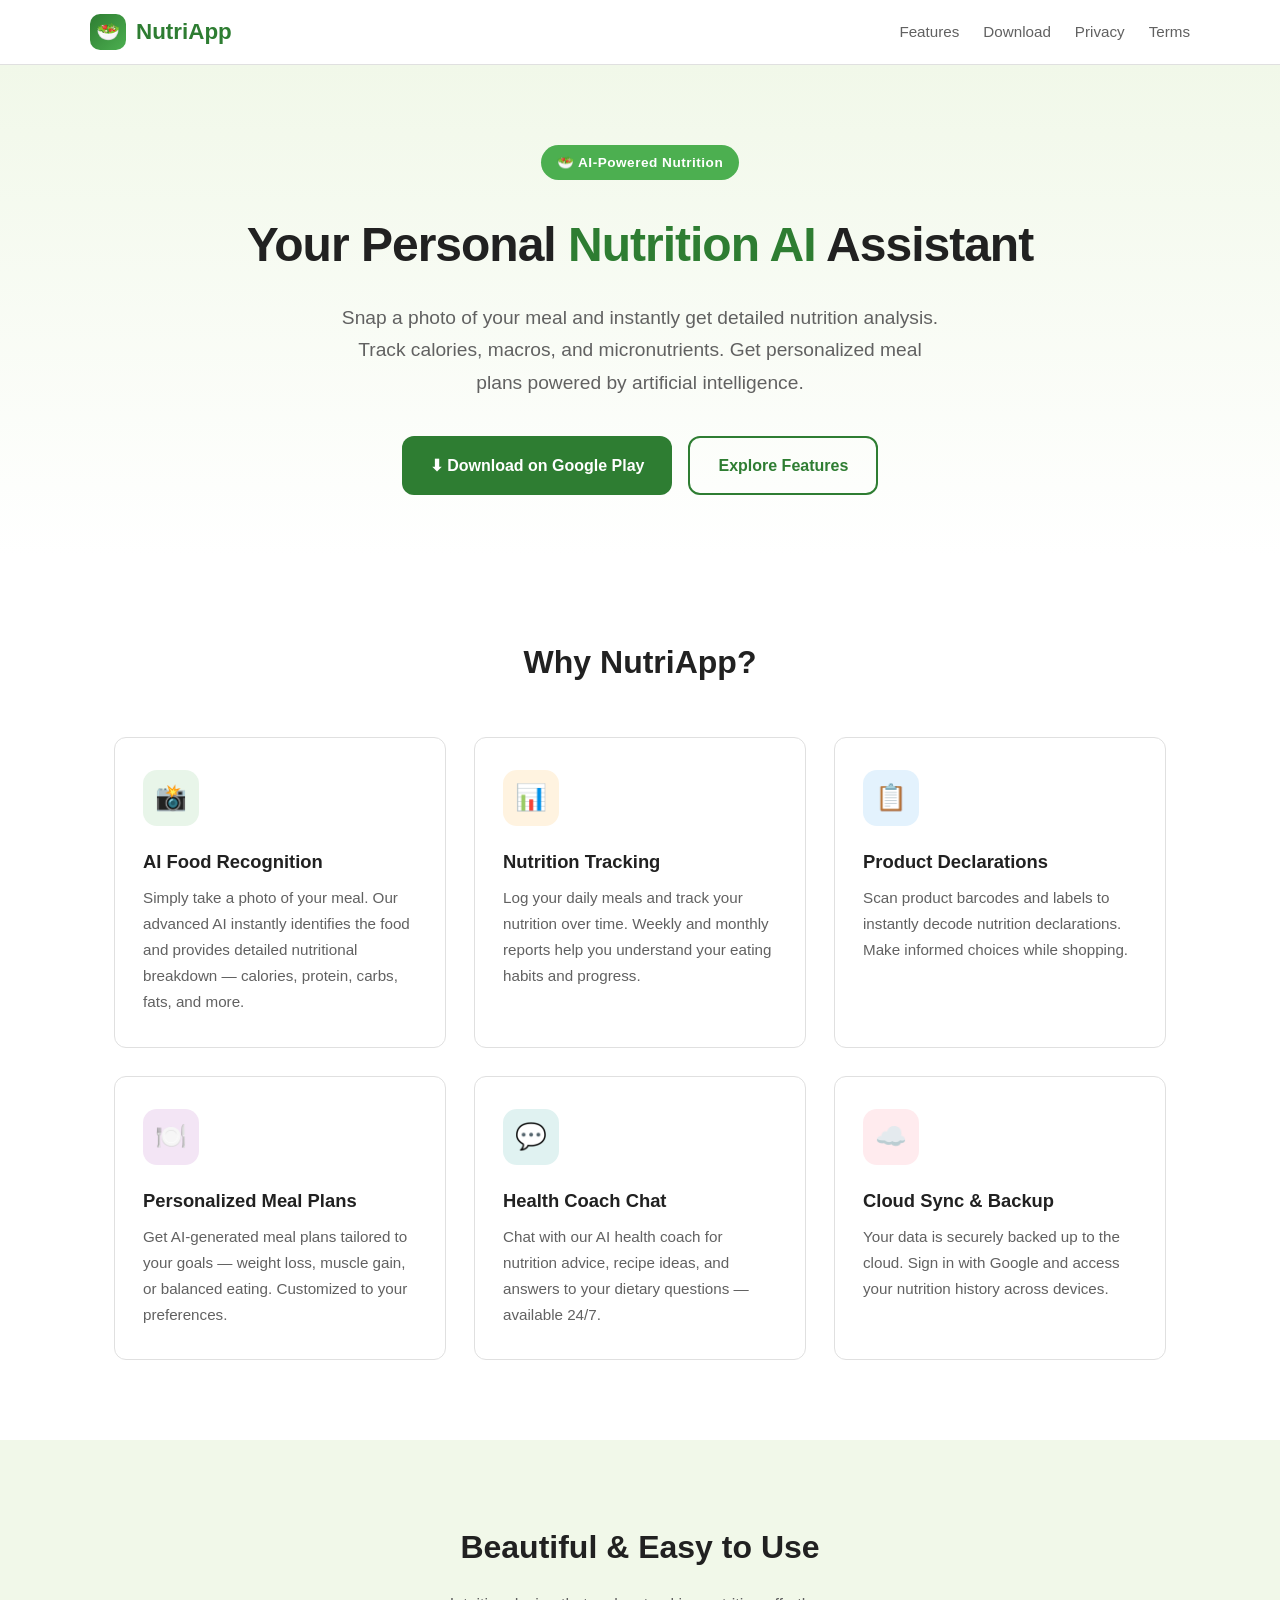
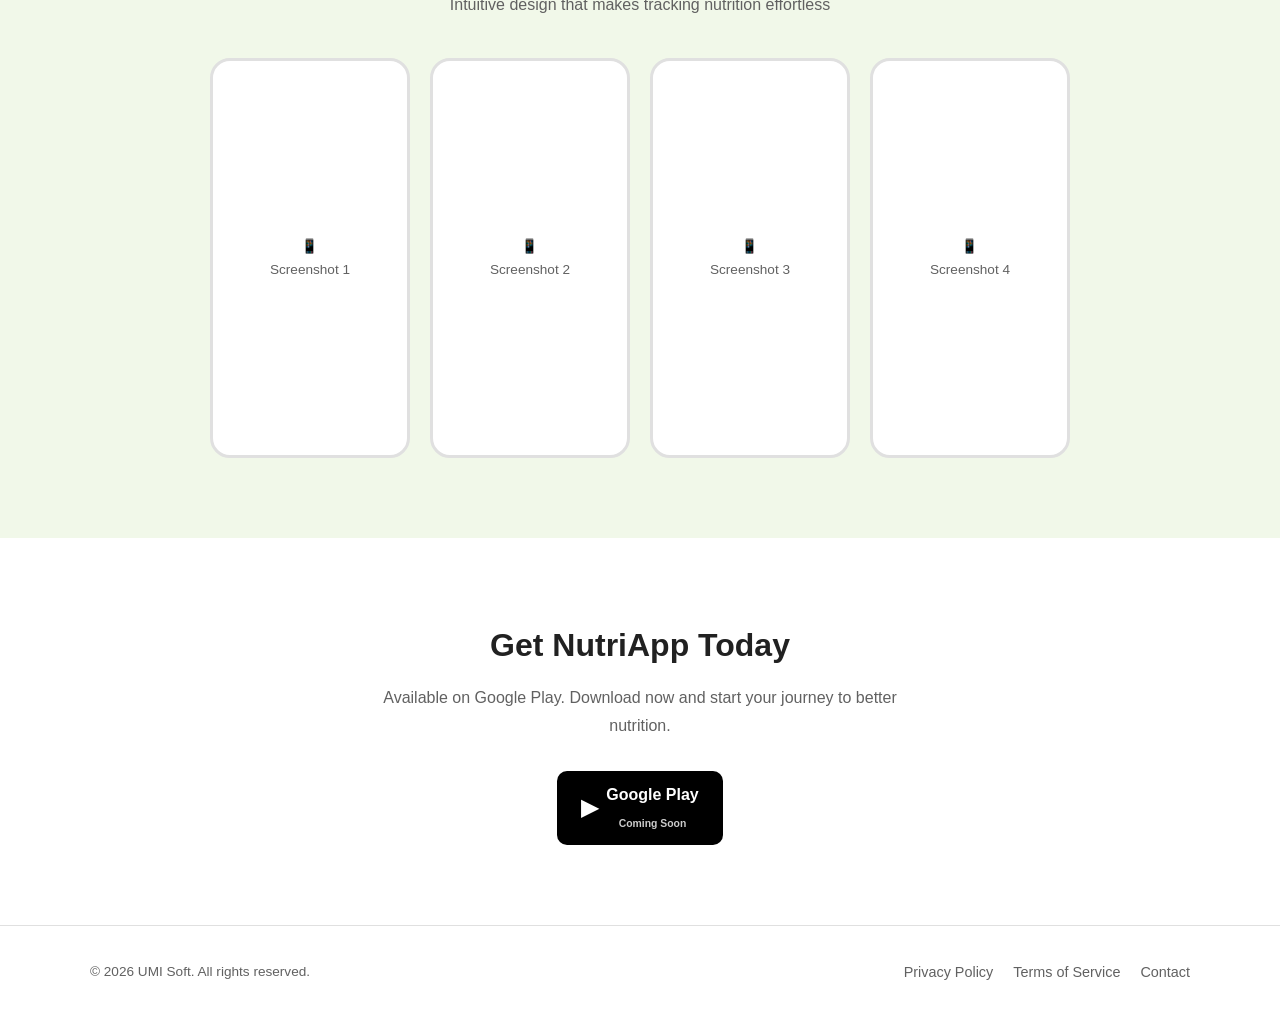
==== index.html @ a2c9f6e2 "Add NutriApp landing page, privacy policy, and terms of service" ====
<!DOCTYPE html>
<html lang="en">
<head>
  <meta charset="UTF-8">
  <meta name="viewport" content="width=device-width, initial-scale=1.0">
  <meta name="description" content="NutriApp — AI-powered nutrition analysis. Scan food images, track calories, get personalized meal plans, and achieve your health goals.">
  <meta name="keywords" content="nutrition, AI, food scanner, calorie tracker, meal plan, health, fitness">
  <meta name="author" content="UMI Soft">

  <!-- Open Graph / Social -->
  <meta property="og:title" content="NutriApp — AI Nutrition Analysis">
  <meta property="og:description" content="Scan food images, get instant nutrition analysis powered by AI. Track calories, macros, and achieve your health goals.">
  <meta property="og:type" content="website">
  <meta property="og:site_name" content="NutriApp">

  <title>NutriApp — AI-Powered Nutrition Analysis</title>
  <link rel="stylesheet" href="styles.css">
  <link rel="icon" type="image/svg+xml" href="data:image/svg+xml,<svg xmlns='http://www.w3.org/2000/svg' viewBox='0 0 100 100'><text y='.9em' font-size='90'>🥗</text></svg>">
</head>
<body>

<!-- Navigation -->
<nav class="nav">
  <div class="nav-inner">
    <a href="index.html" class="nav-logo">
      <span class="logo-icon">🥗</span>
      NutriApp
    </a>
    <ul class="nav-links">
      <li><a href="#features">Features</a></li>
      <li><a href="#download">Download</a></li>
      <li><a href="privacy-policy.html">Privacy</a></li>
      <li><a href="terms-of-service.html">Terms</a></li>
    </ul>
  </div>
</nav>

<!-- Hero -->
<section class="hero">
  <span class="hero-badge">🥗 AI-Powered Nutrition</span>
  <h1>Your Personal <span>Nutrition AI</span> Assistant</h1>
  <p>
    Snap a photo of your meal and instantly get detailed nutrition analysis.
    Track calories, macros, and micronutrients. Get personalized meal plans
    powered by artificial intelligence.
  </p>
  <div class="hero-buttons">
    <a href="#download" class="btn btn-primary">
      ⬇ Download on Google Play
    </a>
    <a href="#features" class="btn btn-outline">
      Explore Features
    </a>
  </div>
</section>

<!-- Features -->
<section class="features" id="features">
  <h2>Why NutriApp?</h2>
  <div class="features-grid">

    <div class="feature-card">
      <div class="feature-icon green">📸</div>
      <h3>AI Food Recognition</h3>
      <p>
        Simply take a photo of your meal. Our advanced AI instantly identifies
        the food and provides detailed nutritional breakdown — calories, protein,
        carbs, fats, and more.
      </p>
    </div>

    <div class="feature-card">
      <div class="feature-icon orange">📊</div>
      <h3>Nutrition Tracking</h3>
      <p>
        Log your daily meals and track your nutrition over time. Weekly and
        monthly reports help you understand your eating habits and progress.
      </p>
    </div>

    <div class="feature-card">
      <div class="feature-icon blue">📋</div>
      <h3>Product Declarations</h3>
      <p>
        Scan product barcodes and labels to instantly decode nutrition
        declarations. Make informed choices while shopping.
      </p>
    </div>

    <div class="feature-card">
      <div class="feature-icon purple">🍽️</div>
      <h3>Personalized Meal Plans</h3>
      <p>
        Get AI-generated meal plans tailored to your goals — weight loss,
        muscle gain, or balanced eating. Customized to your preferences.
      </p>
    </div>

    <div class="feature-card">
      <div class="feature-icon teal">💬</div>
      <h3>Health Coach Chat</h3>
      <p>
        Chat with our AI health coach for nutrition advice, recipe ideas,
        and answers to your dietary questions — available 24/7.
      </p>
    </div>

    <div class="feature-card">
      <div class="feature-icon red">☁️</div>
      <h3>Cloud Sync & Backup</h3>
      <p>
        Your data is securely backed up to the cloud. Sign in with Google
        and access your nutrition history across devices.
      </p>
    </div>

  </div>
</section>

<!-- Screenshots Placeholder -->
<section class="screenshots">
  <h2>Beautiful & Easy to Use</h2>
  <p>Intuitive design that makes tracking nutrition effortless</p>
  <div class="screenshots-grid">
    <div class="screenshot-placeholder">📱<br>Screenshot 1</div>
    <div class="screenshot-placeholder">📱<br>Screenshot 2</div>
    <div class="screenshot-placeholder">📱<br>Screenshot 3</div>
    <div class="screenshot-placeholder">📱<br>Screenshot 4</div>
  </div>
</section>

<!-- Download -->
<section class="download" id="download">
  <h2>Get NutriApp Today</h2>
  <p>
    Available on Google Play. Download now and start your journey
    to better nutrition.
  </p>
  <div class="download-buttons">
    <a href="#" class="btn btn-store">
      <span style="font-size:1.4rem">▶</span>
      <span>Google Play<br><small style="font-size:0.65rem;opacity:0.8">Coming Soon</small></span>
    </a>
  </div>
</section>

<!-- Footer -->
<footer class="footer">
  <div class="footer-inner">
    <span class="footer-copy">&copy; 2026 UMI Soft. All rights reserved.</span>
    <ul class="footer-links">
      <li><a href="privacy-policy.html">Privacy Policy</a></li>
      <li><a href="terms-of-service.html">Terms of Service</a></li>
      <li><a href="mailto:support@nutriscan.ai">Contact</a></li>
    </ul>
  </div>
</footer>

</body>
</html>
---- styles.css ----
/* ===== NutriApp - GitHub Pages Styles ===== */
:root {
  --primary: #2E7D32;
  --primary-dark: #1B5E20;
  --primary-light: #4CAF50;
  --accent: #FF9800;
  --bg: #FFFFFF;
  --bg-alt: #F1F8E9;
  --text: #212121;
  --text-light: #616161;
  --text-on-primary: #FFFFFF;
  --card-bg: #FFFFFF;
  --border: #E0E0E0;
  --shadow: 0 2px 12px rgba(0,0,0,0.08);
  --radius: 12px;
  --max-width: 1100px;
}

* { margin: 0; padding: 0; box-sizing: border-box; }

body {
  font-family: -apple-system, BlinkMacSystemFont, 'Segoe UI', Roboto, 'Helvetica Neue', Arial, sans-serif;
  color: var(--text);
  background: var(--bg);
  line-height: 1.7;
  -webkit-font-smoothing: antialiased;
}

/* ===== Navigation ===== */
.nav {
  position: sticky;
  top: 0;
  z-index: 100;
  background: rgba(255,255,255,0.95);
  backdrop-filter: blur(10px);
  border-bottom: 1px solid var(--border);
  padding: 0 24px;
}
.nav-inner {
  max-width: var(--max-width);
  margin: 0 auto;
  display: flex;
  align-items: center;
  justify-content: space-between;
  height: 64px;
}
.nav-logo {
  display: flex;
  align-items: center;
  gap: 10px;
  font-size: 1.4rem;
  font-weight: 700;
  color: var(--primary);
  text-decoration: none;
}
.nav-logo .logo-icon {
  width: 36px;
  height: 36px;
  background: linear-gradient(135deg, var(--primary), var(--primary-light));
  border-radius: 10px;
  display: flex;
  align-items: center;
  justify-content: center;
  font-size: 1.2rem;
}
.nav-links { display: flex; gap: 24px; list-style: none; }
.nav-links a {
  text-decoration: none;
  color: var(--text-light);
  font-weight: 500;
  font-size: 0.95rem;
  transition: color 0.2s;
}
.nav-links a:hover { color: var(--primary); }

/* ===== Hero Section ===== */
.hero {
  padding: 80px 24px 60px;
  text-align: center;
  background: linear-gradient(180deg, var(--bg-alt) 0%, var(--bg) 100%);
}
.hero-badge {
  display: inline-block;
  background: var(--primary-light);
  color: var(--text-on-primary);
  padding: 6px 16px;
  border-radius: 20px;
  font-size: 0.85rem;
  font-weight: 600;
  margin-bottom: 24px;
  letter-spacing: 0.5px;
}
.hero h1 {
  font-size: 3rem;
  font-weight: 800;
  color: var(--text);
  margin-bottom: 16px;
  letter-spacing: -1px;
}
.hero h1 span { color: var(--primary); }
.hero p {
  font-size: 1.2rem;
  color: var(--text-light);
  max-width: 600px;
  margin: 0 auto 36px;
}
.hero-buttons { display: flex; gap: 16px; justify-content: center; flex-wrap: wrap; }
.btn {
  display: inline-flex;
  align-items: center;
  gap: 8px;
  padding: 14px 28px;
  border-radius: var(--radius);
  font-weight: 600;
  font-size: 1rem;
  text-decoration: none;
  transition: transform 0.15s, box-shadow 0.15s;
}
.btn:hover { transform: translateY(-2px); box-shadow: 0 4px 20px rgba(0,0,0,0.15); }
.btn-primary { background: var(--primary); color: var(--text-on-primary); }
.btn-outline { border: 2px solid var(--primary); color: var(--primary); }
.btn-store {
  background: #000;
  color: #fff;
  padding: 10px 24px;
  border-radius: 10px;
}
.btn-store:hover { background: #1a1a1a; }

/* ===== Features ===== */
.features {
  padding: 80px 24px;
  max-width: var(--max-width);
  margin: 0 auto;
}
.features h2 {
  text-align: center;
  font-size: 2rem;
  font-weight: 700;
  margin-bottom: 48px;
}
.features-grid {
  display: grid;
  grid-template-columns: repeat(auto-fit, minmax(280px, 1fr));
  gap: 28px;
}
.feature-card {
  background: var(--card-bg);
  border: 1px solid var(--border);
  border-radius: var(--radius);
  padding: 32px 28px;
  transition: transform 0.2s, box-shadow 0.2s;
}
.feature-card:hover { transform: translateY(-4px); box-shadow: var(--shadow); }
.feature-icon {
  width: 56px;
  height: 56px;
  border-radius: 14px;
  display: flex;
  align-items: center;
  justify-content: center;
  font-size: 1.6rem;
  margin-bottom: 20px;
}
.feature-icon.green { background: #E8F5E9; color: var(--primary); }
.feature-icon.orange { background: #FFF3E0; color: var(--accent); }
.feature-icon.blue { background: #E3F2FD; color: #1565C0; }
.feature-icon.purple { background: #F3E5F5; color: #7B1FA2; }
.feature-icon.teal { background: #E0F2F1; color: #00695C; }
.feature-icon.red { background: #FFEBEE; color: #C62828; }
.feature-card h3 { font-size: 1.15rem; font-weight: 700; margin-bottom: 8px; }
.feature-card p { color: var(--text-light); font-size: 0.95rem; }

/* ===== Screenshots Section ===== */
.screenshots {
  padding: 80px 24px;
  background: var(--bg-alt);
  text-align: center;
}
.screenshots h2 { font-size: 2rem; font-weight: 700; margin-bottom: 16px; }
.screenshots p { color: var(--text-light); max-width: 500px; margin: 0 auto 40px; }
.screenshots-grid {
  display: flex;
  gap: 20px;
  justify-content: center;
  flex-wrap: wrap;
  max-width: var(--max-width);
  margin: 0 auto;
}
.screenshot-placeholder {
  width: 200px;
  height: 400px;
  background: #fff;
  border-radius: 20px;
  border: 3px solid var(--border);
  display: flex;
  align-items: center;
  justify-content: center;
  color: var(--text-light);
  font-size: 0.85rem;
  font-weight: 500;
}

/* ===== Download Section ===== */
.download {
  padding: 80px 24px;
  text-align: center;
  max-width: 600px;
  margin: 0 auto;
}
.download h2 { font-size: 2rem; font-weight: 700; margin-bottom: 12px; }
.download p { color: var(--text-light); margin-bottom: 32px; }
.download-buttons { display: flex; gap: 16px; justify-content: center; flex-wrap: wrap; }

/* ===== Footer ===== */
.footer {
  border-top: 1px solid var(--border);
  padding: 32px 24px;
}
.footer-inner {
  max-width: var(--max-width);
  margin: 0 auto;
  display: flex;
  justify-content: space-between;
  align-items: center;
  flex-wrap: wrap;
  gap: 16px;
}
.footer-links { display: flex; gap: 20px; list-style: none; flex-wrap: wrap; }
.footer-links a {
  text-decoration: none;
  color: var(--text-light);
  font-size: 0.9rem;
}
.footer-links a:hover { color: var(--primary); }
.footer-copy { color: var(--text-light); font-size: 0.85rem; }

/* ===== Legal Pages (Privacy Policy / Terms) ===== */
.legal-page {
  max-width: 800px;
  margin: 0 auto;
  padding: 60px 24px 80px;
}
.legal-page h1 {
  font-size: 2.2rem;
  font-weight: 800;
  color: var(--primary-dark);
  margin-bottom: 8px;
}
.legal-page .last-updated {
  color: var(--text-light);
  font-size: 0.9rem;
  margin-bottom: 40px;
}
.legal-page h2 {
  font-size: 1.3rem;
  font-weight: 700;
  color: var(--text);
  margin: 32px 0 12px;
  padding-top: 8px;
}
.legal-page p, .legal-page li {
  color: var(--text-light);
  margin-bottom: 12px;
}
.legal-page ul {
  margin-left: 24px;
  margin-bottom: 16px;
}
.legal-page a { color: var(--primary); text-decoration: underline; }
.legal-section {
  background: var(--bg-alt);
  border-radius: var(--radius);
  padding: 24px;
  margin-bottom: 20px;
  border-left: 4px solid var(--primary-light);
}

/* ===== Responsive ===== */
@media (max-width: 768px) {
  .hero h1 { font-size: 2rem; }
  .hero p { font-size: 1rem; }
  .nav-links { display: none; }
  .features-grid { grid-template-columns: 1fr; }
  .footer-inner { flex-direction: column; text-align: center; }
  .screenshots-grid { flex-direction: column; align-items: center; }
}

/* ===== Mobile Nav ===== */
.mobile-menu-btn { display: none; background: none; border: none; cursor: pointer; padding: 8px; }
@media (max-width: 768px) {
  .mobile-menu-btn { display: block; }
}
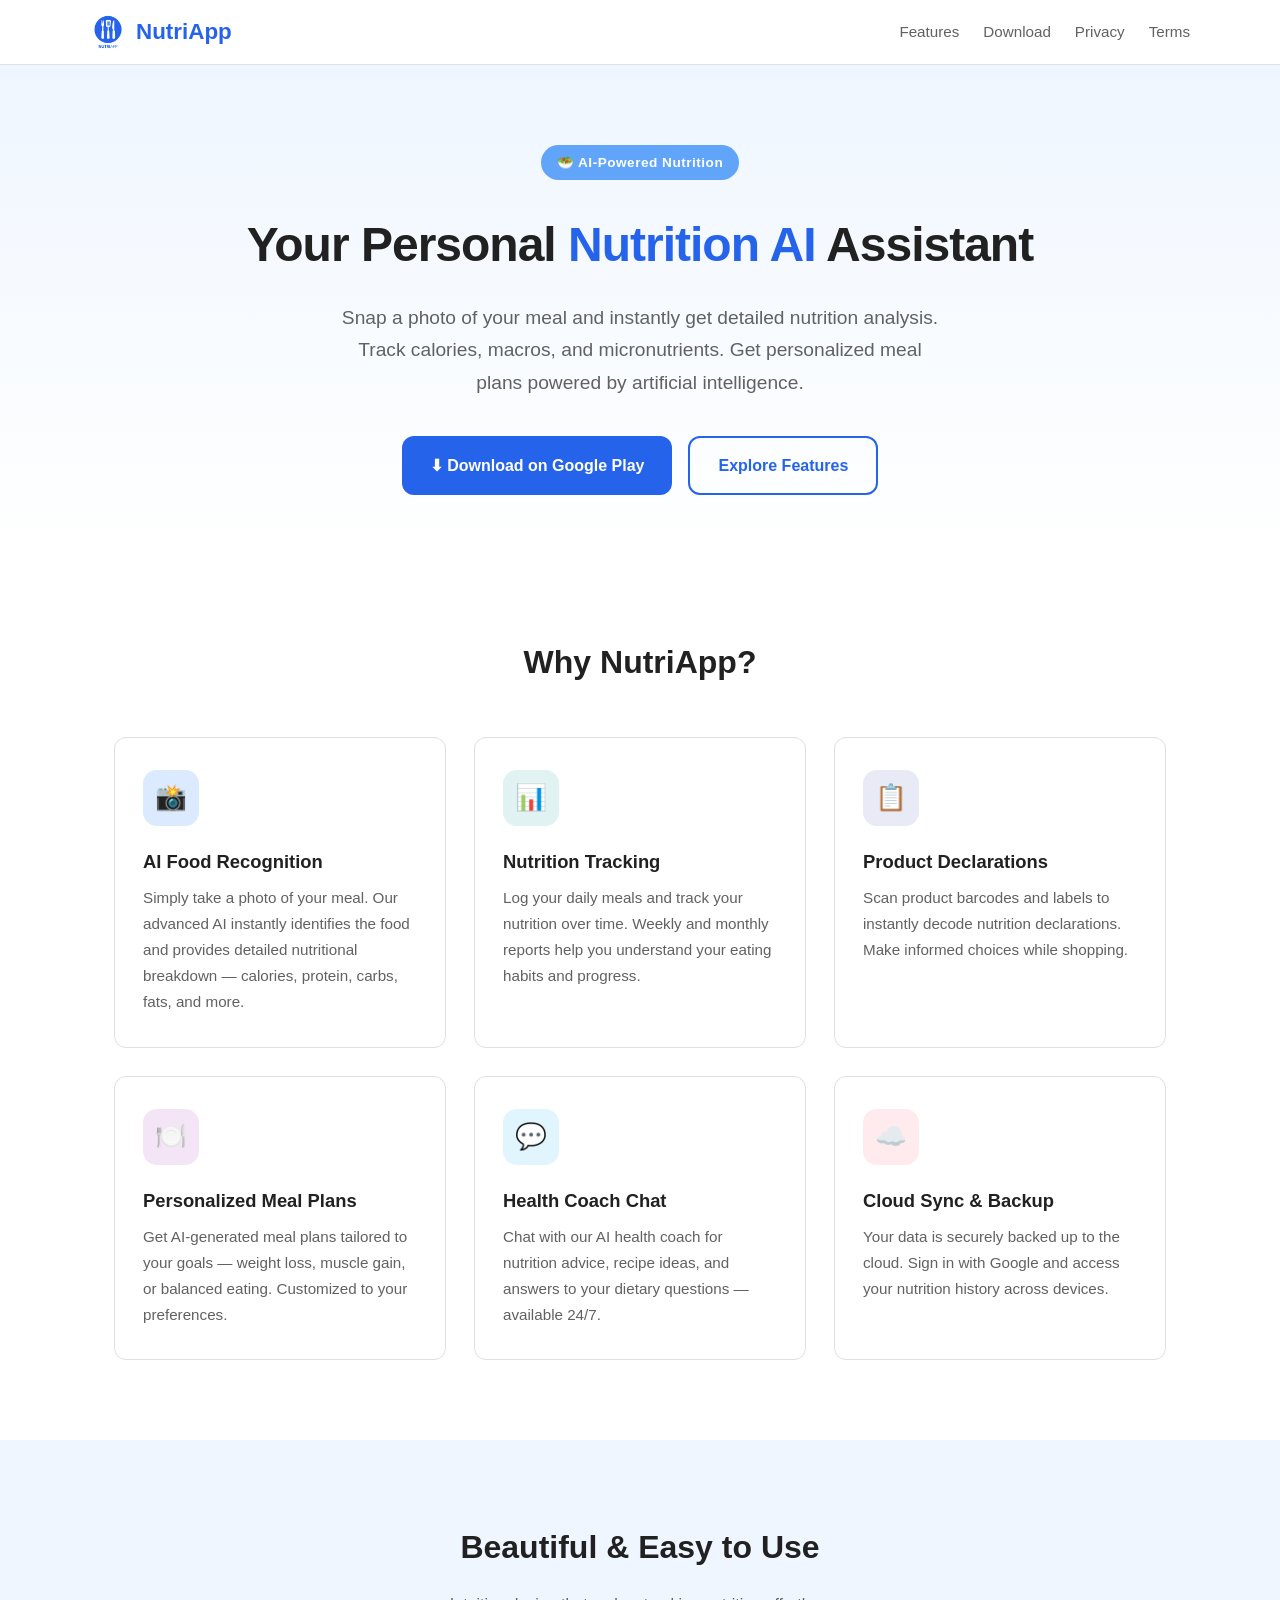
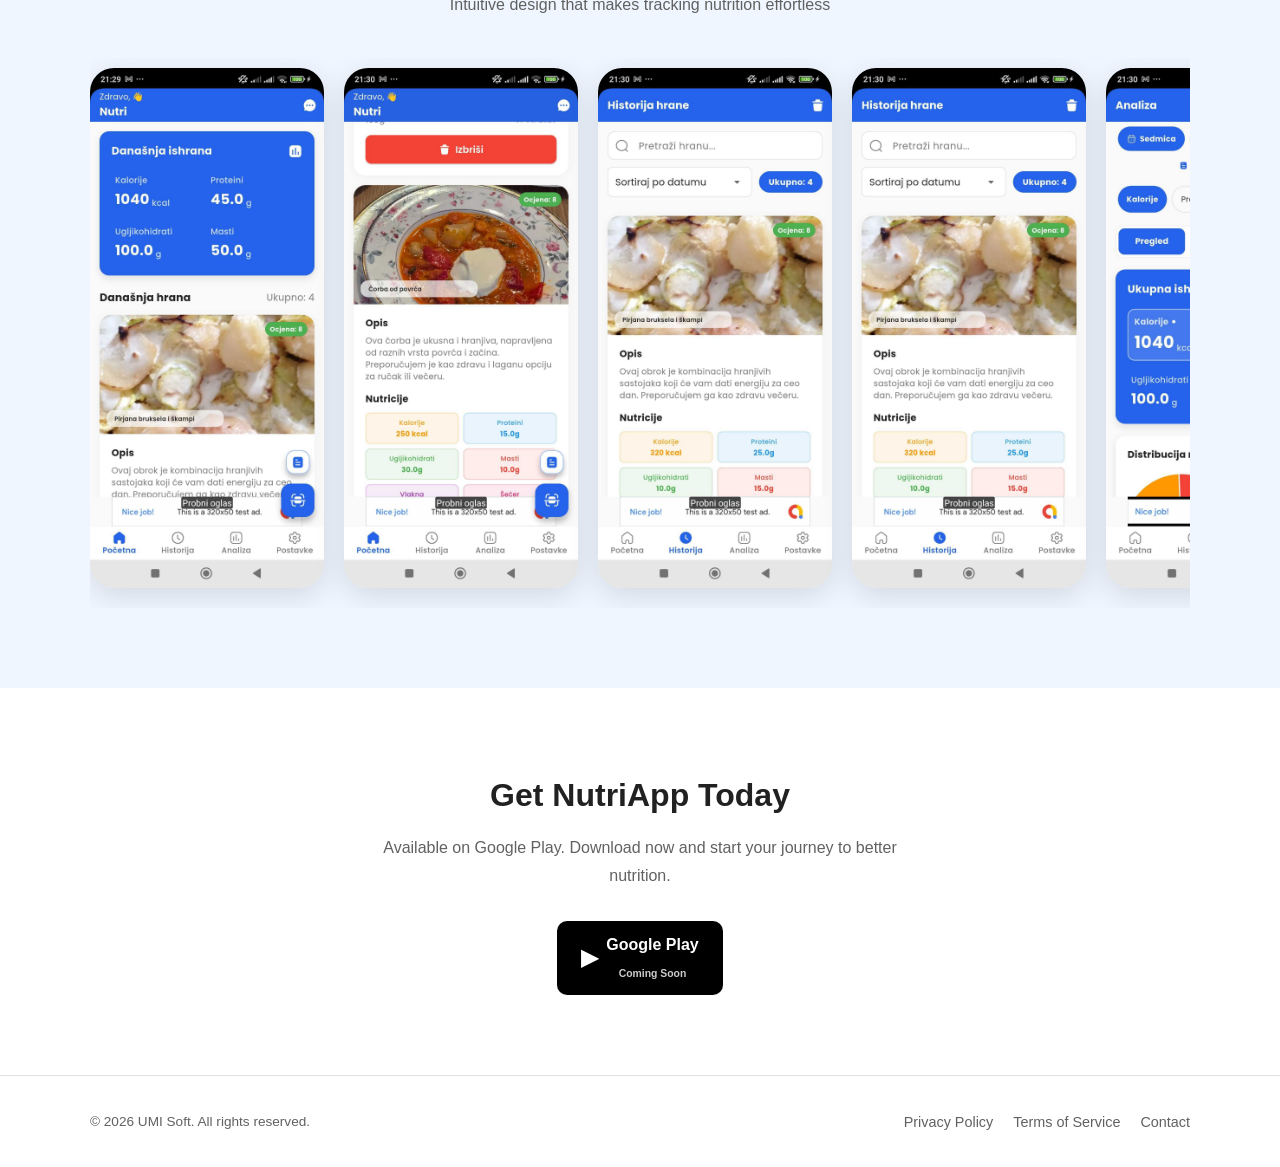
==== commit 3725ee25: "Switch to blue theme, add app logo and screenshots" ====
--- a/index.html
+++ b/index.html
@@ -23,7 +23,7 @@
 <nav class="nav">
   <div class="nav-inner">
     <a href="index.html" class="nav-logo">
-      <span class="logo-icon">🥗</span>
+      <img src="images/logo.png" alt="NutriApp Logo" class="logo-img">
       NutriApp
     </a>
     <ul class="nav-links">
@@ -60,7 +60,7 @@
   <div class="features-grid">
 
     <div class="feature-card">
-      <div class="feature-icon green">📸</div>
+      <div class="feature-icon blue">📸</div>
       <h3>AI Food Recognition</h3>
       <p>
         Simply take a photo of your meal. Our advanced AI instantly identifies
@@ -70,7 +70,7 @@
     </div>
 
     <div class="feature-card">
-      <div class="feature-icon orange">📊</div>
+      <div class="feature-icon cyan">📊</div>
       <h3>Nutrition Tracking</h3>
       <p>
         Log your daily meals and track your nutrition over time. Weekly and
@@ -79,7 +79,7 @@
     </div>
 
     <div class="feature-card">
-      <div class="feature-icon blue">📋</div>
+      <div class="feature-icon indigo">📋</div>
       <h3>Product Declarations</h3>
       <p>
         Scan product barcodes and labels to instantly decode nutrition
@@ -88,7 +88,7 @@
     </div>
 
     <div class="feature-card">
-      <div class="feature-icon purple">🍽️</div>
+      <div class="feature-icon violet">🍽️</div>
       <h3>Personalized Meal Plans</h3>
       <p>
         Get AI-generated meal plans tailored to your goals — weight loss,
@@ -97,7 +97,7 @@
     </div>
 
     <div class="feature-card">
-      <div class="feature-icon teal">💬</div>
+      <div class="feature-icon sky">💬</div>
       <h3>Health Coach Chat</h3>
       <p>
         Chat with our AI health coach for nutrition advice, recipe ideas,
@@ -117,15 +117,18 @@
   </div>
 </section>
 
-<!-- Screenshots Placeholder -->
+<!-- Screenshots -->
 <section class="screenshots">
   <h2>Beautiful & Easy to Use</h2>
   <p>Intuitive design that makes tracking nutrition effortless</p>
-  <div class="screenshots-grid">
-    <div class="screenshot-placeholder">📱<br>Screenshot 1</div>
-    <div class="screenshot-placeholder">📱<br>Screenshot 2</div>
-    <div class="screenshot-placeholder">📱<br>Screenshot 3</div>
-    <div class="screenshot-placeholder">📱<br>Screenshot 4</div>
+  <div class="screenshots-scroll">
+    <img src="images/screenshots/1.jpg" alt="NutriApp Screenshot" class="screenshot-img" loading="lazy">
+    <img src="images/screenshots/2.jpg" alt="NutriApp Screenshot" class="screenshot-img" loading="lazy">
+    <img src="images/screenshots/3.jpg" alt="NutriApp Screenshot" class="screenshot-img" loading="lazy">
+    <img src="images/screenshots/4.jpg" alt="NutriApp Screenshot" class="screenshot-img" loading="lazy">
+    <img src="images/screenshots/5.jpg" alt="NutriApp Screenshot" class="screenshot-img" loading="lazy">
+    <img src="images/screenshots/6.jpg" alt="NutriApp Screenshot" class="screenshot-img" loading="lazy">
+    <img src="images/screenshots/7.jpg" alt="NutriApp Screenshot" class="screenshot-img" loading="lazy">
   </div>
 </section>
 
--- a/styles.css
+++ b/styles.css
@@ -1,11 +1,11 @@
 /* ===== NutriApp - GitHub Pages Styles ===== */
 :root {
-  --primary: #2E7D32;
-  --primary-dark: #1B5E20;
-  --primary-light: #4CAF50;
-  --accent: #FF9800;
+  --primary: #2563EB;
+  --primary-dark: #1E40AF;
+  --primary-light: #60A5FA;
+  --accent: #00BCD4;
   --bg: #FFFFFF;
-  --bg-alt: #F1F8E9;
+  --bg-alt: #EFF6FF;
   --text: #212121;
   --text-light: #616161;
   --text-on-primary: #FFFFFF;
@@ -53,15 +53,11 @@
   color: var(--primary);
   text-decoration: none;
 }
-.nav-logo .logo-icon {
+.nav-logo .logo-img {
   width: 36px;
   height: 36px;
-  background: linear-gradient(135deg, var(--primary), var(--primary-light));
-  border-radius: 10px;
-  display: flex;
-  align-items: center;
-  justify-content: center;
-  font-size: 1.2rem;
+  border-radius: 8px;
+  object-fit: contain;
 }
 .nav-links { display: flex; gap: 24px; list-style: none; }
 .nav-links a {
@@ -162,11 +158,11 @@
   font-size: 1.6rem;
   margin-bottom: 20px;
 }
-.feature-icon.green { background: #E8F5E9; color: var(--primary); }
-.feature-icon.orange { background: #FFF3E0; color: var(--accent); }
-.feature-icon.blue { background: #E3F2FD; color: #1565C0; }
-.feature-icon.purple { background: #F3E5F5; color: #7B1FA2; }
-.feature-icon.teal { background: #E0F2F1; color: #00695C; }
+.feature-icon.blue { background: #DBEAFE; color: var(--primary); }
+.feature-icon.cyan { background: #E0F2F1; color: #00BCD4; }
+.feature-icon.indigo { background: #E8EAF6; color: #3F51B5; }
+.feature-icon.sky { background: #E1F5FE; color: #0288D1; }
+.feature-icon.violet { background: #F3E5F5; color: #7B1FA2; }
 .feature-icon.red { background: #FFEBEE; color: #C62828; }
 .feature-card h3 { font-size: 1.15rem; font-weight: 700; margin-bottom: 8px; }
 .feature-card p { color: var(--text-light); font-size: 0.95rem; }
@@ -179,26 +175,37 @@
 }
 .screenshots h2 { font-size: 2rem; font-weight: 700; margin-bottom: 16px; }
 .screenshots p { color: var(--text-light); max-width: 500px; margin: 0 auto 40px; }
-.screenshots-grid {
+.screenshots-scroll {
   display: flex;
   gap: 20px;
-  justify-content: center;
-  flex-wrap: wrap;
+  overflow-x: auto;
+  scroll-snap-type: x mandatory;
+  -webkit-overflow-scrolling: touch;
+  padding: 10px 0 20px;
   max-width: var(--max-width);
   margin: 0 auto;
-}
-.screenshot-placeholder {
-  width: 200px;
-  height: 400px;
-  background: #fff;
-  border-radius: 20px;
-  border: 3px solid var(--border);
-  display: flex;
-  align-items: center;
-  justify-content: center;
-  color: var(--text-light);
-  font-size: 0.85rem;
-  font-weight: 500;
+  scrollbar-width: thin;
+  scrollbar-color: var(--primary-light) var(--bg-alt);
+}
+.screenshots-scroll::-webkit-scrollbar { height: 6px; }
+.screenshots-scroll::-webkit-scrollbar-track { background: var(--bg-alt); border-radius: 3px; }
+.screenshots-scroll::-webkit-scrollbar-thumb { background: var(--primary-light); border-radius: 3px; }
+.screenshot-img {
+  height: 520px;
+  width: auto;
+  border-radius: 24px;
+  box-shadow: 0 8px 30px rgba(0,0,0,0.12);
+  scroll-snap-align: start;
+  flex-shrink: 0;
+  transition: transform 0.2s;
+}
+.screenshot-img:hover { transform: translateY(-4px); box-shadow: 0 12px 40px rgba(0,0,0,0.18); }
+@media (max-width: 768px) {
+  .screenshots-scroll {
+    gap: 14px;
+    padding: 8px 12px 16px;
+  }
+  .screenshot-img { height: 400px; border-radius: 18px; }
 }
 
 /* ===== Download Section ===== */
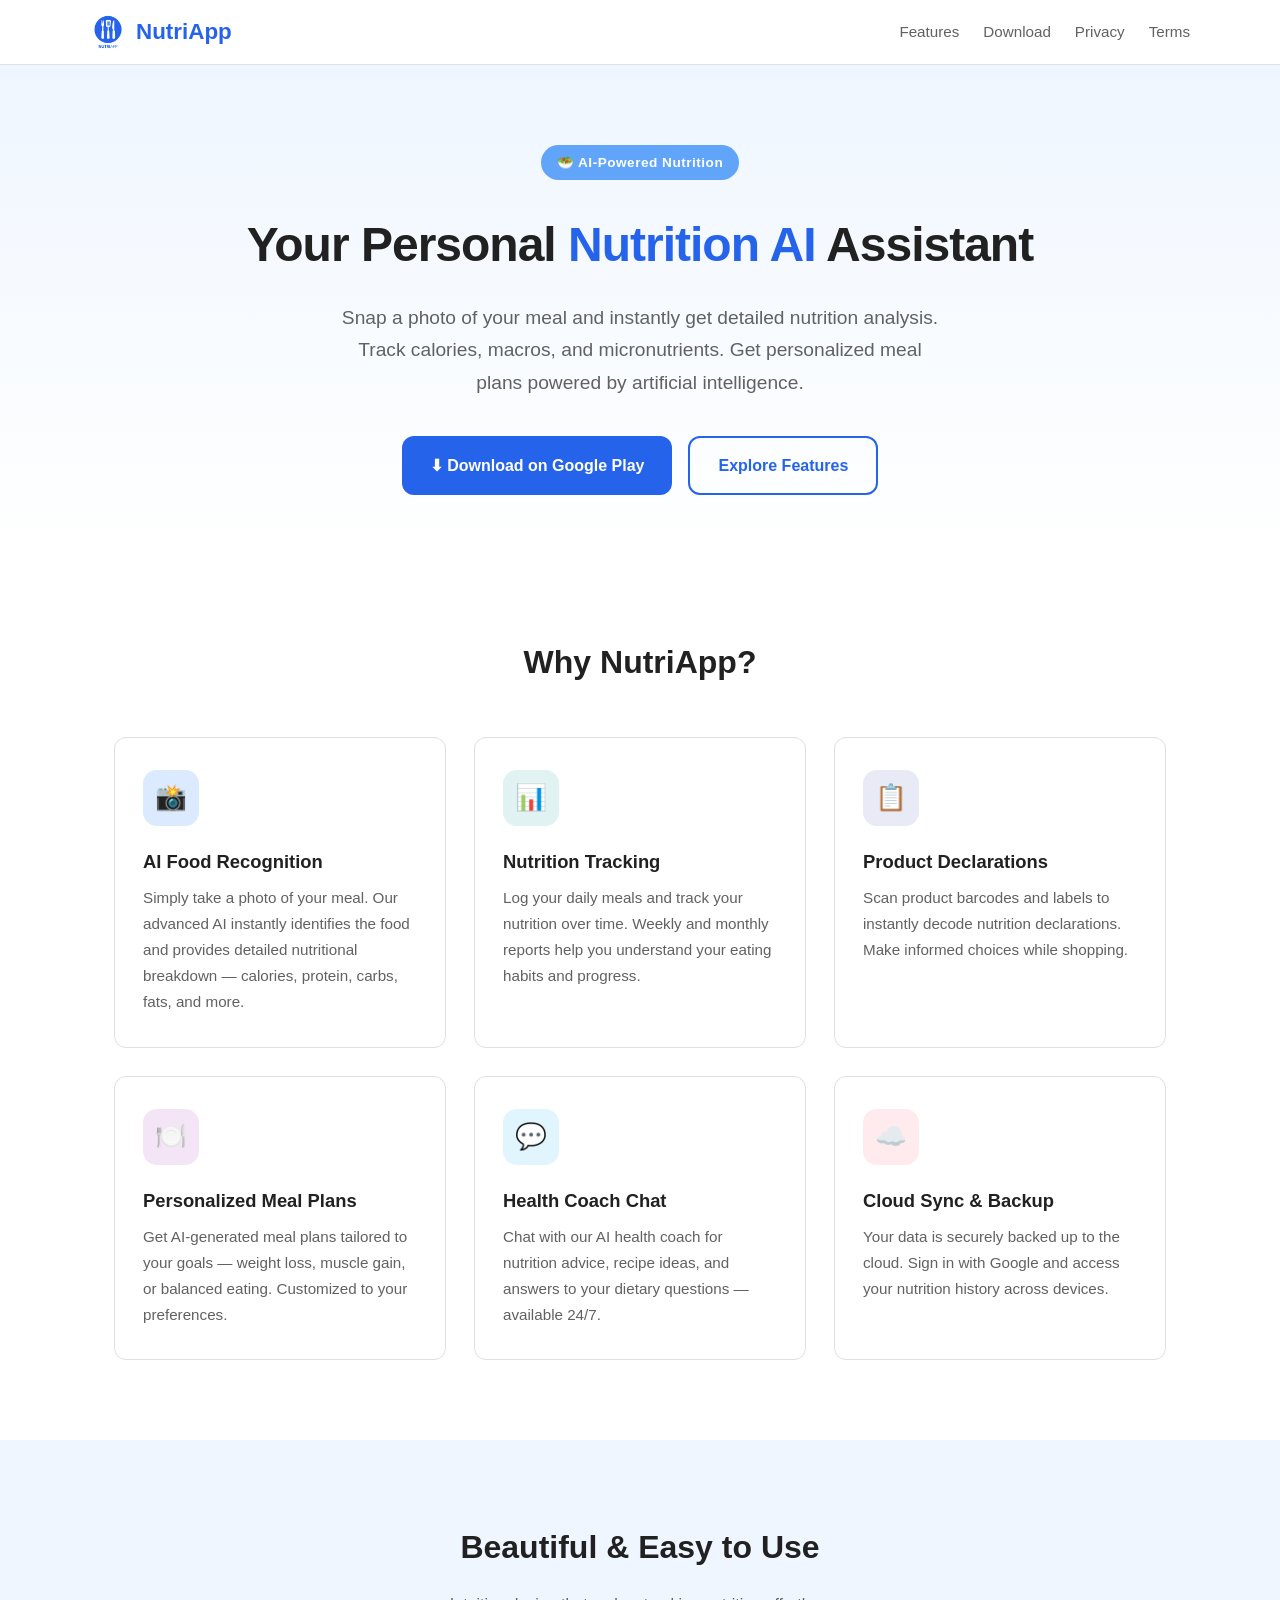
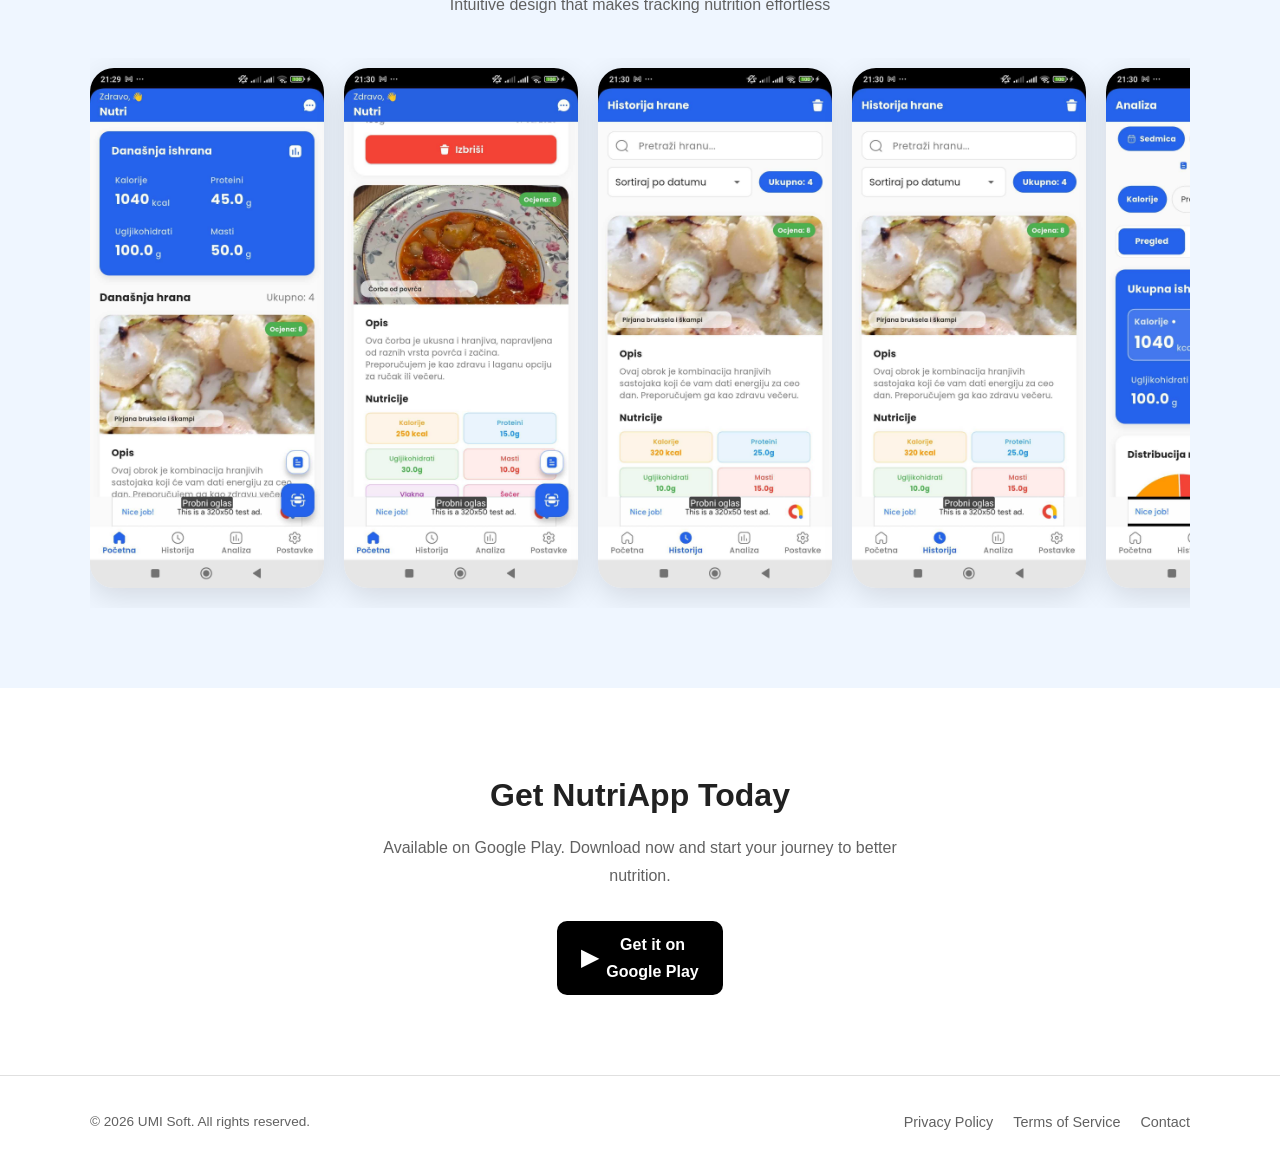
==== commit 7b63db56: "Add Google Play Store download link" ====
--- a/index.html
+++ b/index.html
@@ -45,7 +45,7 @@
     powered by artificial intelligence.
   </p>
   <div class="hero-buttons">
-    <a href="#download" class="btn btn-primary">
+    <a href="https://play.google.com/store/apps/details?id=ba.umisoft.nutri" class="btn btn-primary" target="_blank" rel="noopener">
       ⬇ Download on Google Play
     </a>
     <a href="#features" class="btn btn-outline">
@@ -140,9 +140,9 @@
     to better nutrition.
   </p>
   <div class="download-buttons">
-    <a href="#" class="btn btn-store">
+    <a href="https://play.google.com/store/apps/details?id=ba.umisoft.nutri" class="btn btn-store" target="_blank" rel="noopener">
       <span style="font-size:1.4rem">▶</span>
-      <span>Google Play<br><small style="font-size:0.65rem;opacity:0.8">Coming Soon</small></span>
+      <span>Get it on<br><strong>Google Play</strong></span>
     </a>
   </div>
 </section>
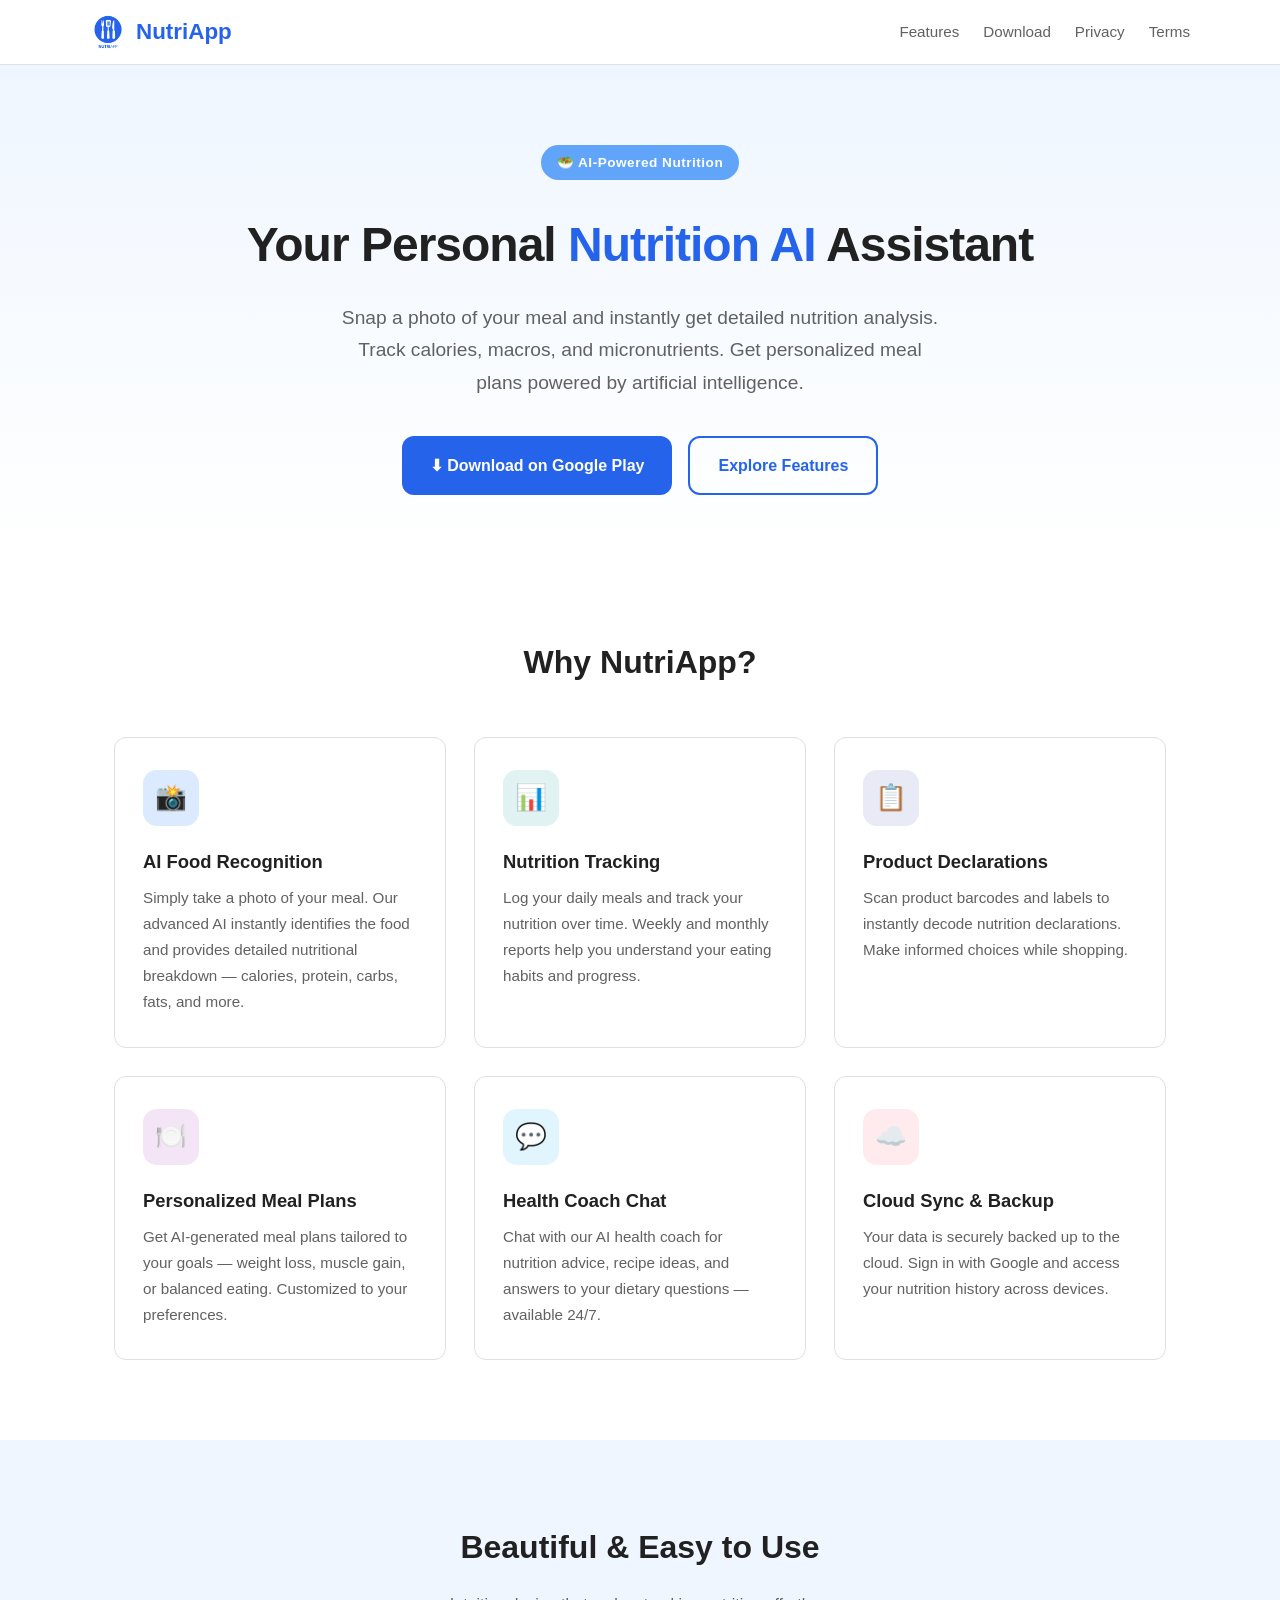
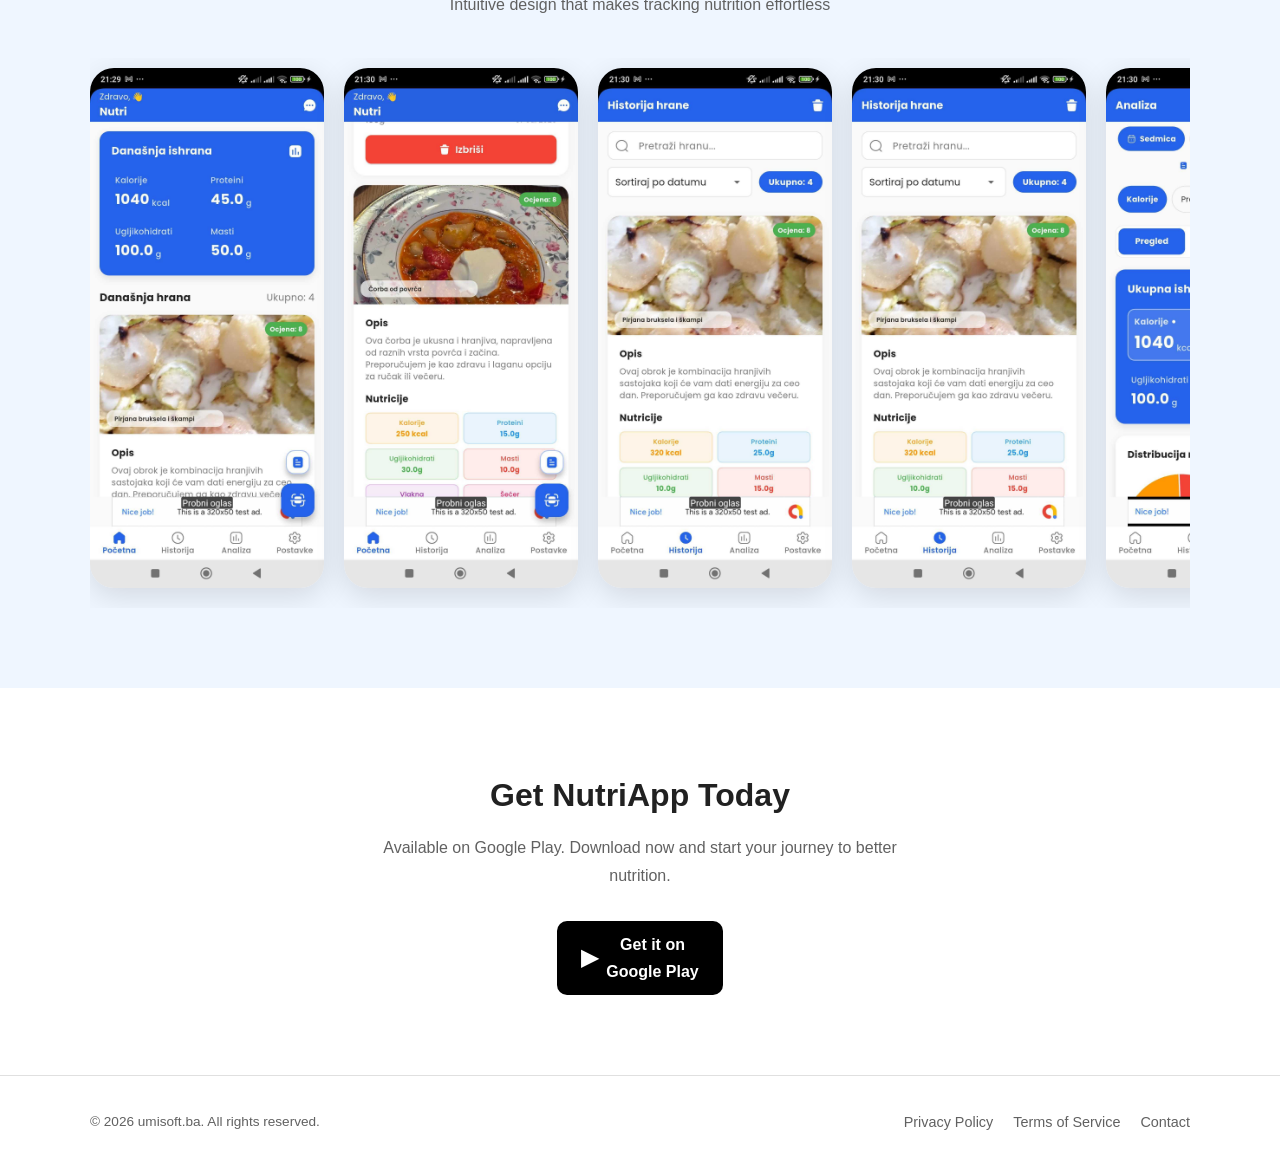
==== commit de320f29: "Replace UMI Soft with umisoft.ba" ====
--- a/index.html
+++ b/index.html
@@ -5,7 +5,7 @@
   <meta name="viewport" content="width=device-width, initial-scale=1.0">
   <meta name="description" content="NutriApp — AI-powered nutrition analysis. Scan food images, track calories, get personalized meal plans, and achieve your health goals.">
   <meta name="keywords" content="nutrition, AI, food scanner, calorie tracker, meal plan, health, fitness">
-  <meta name="author" content="UMI Soft">
+  <meta name="author" content="umisoft.ba">
 
   <!-- Open Graph / Social -->
   <meta property="og:title" content="NutriApp — AI Nutrition Analysis">
@@ -150,11 +150,11 @@
 <!-- Footer -->
 <footer class="footer">
   <div class="footer-inner">
-    <span class="footer-copy">&copy; 2026 UMI Soft. All rights reserved.</span>
+    <span class="footer-copy">&copy; 2026 umisoft.ba. All rights reserved.</span>
     <ul class="footer-links">
       <li><a href="privacy-policy.html">Privacy Policy</a></li>
       <li><a href="terms-of-service.html">Terms of Service</a></li>
-      <li><a href="mailto:support@nutriscan.ai">Contact</a></li>
+      <li><a href="mailto:umisoft.ba@gmail.com">Contact</a></li>
     </ul>
   </div>
 </footer>
